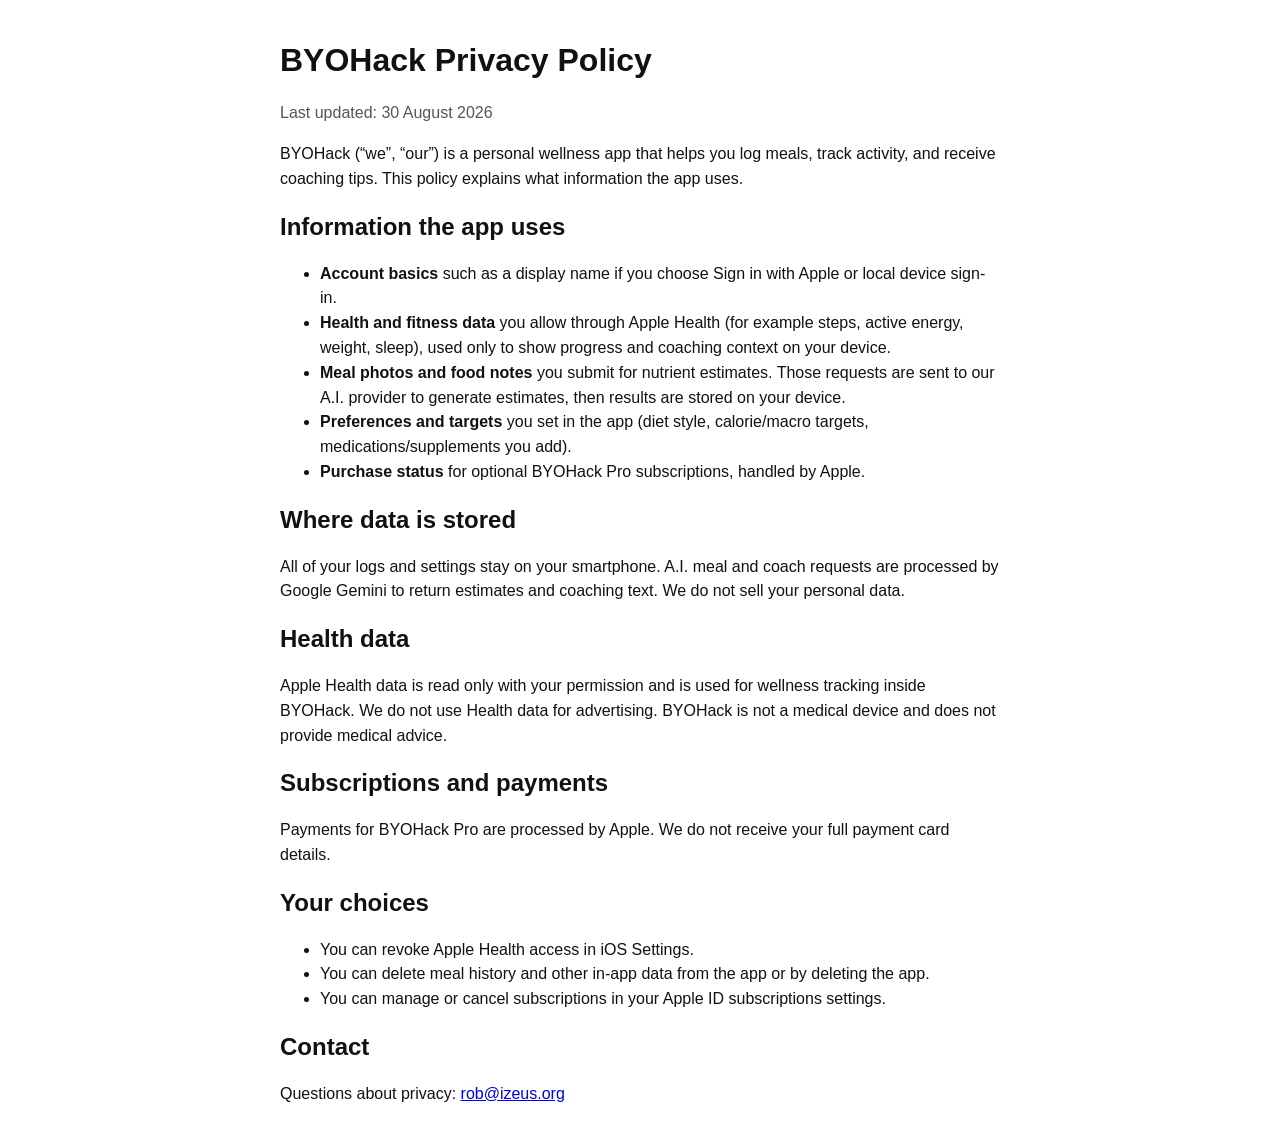
==== privacy.html @ 5e07be6f "Publish BYOHack privacy, support and terms pages on byohack.izeus.org Co-authored-by: Cursor <cursor" ====
<!DOCTYPE html>
<html lang="en">
<head>
  <meta charset="utf-8" />
  <meta name="viewport" content="width=device-width, initial-scale=1" />
  <title>BYOHack Privacy Policy</title>
  <style>
    body { font-family: -apple-system, BlinkMacSystemFont, "Segoe UI", sans-serif; max-width: 720px; margin: 40px auto; padding: 0 20px; line-height: 1.55; color: #111; }
    h1, h2 { line-height: 1.25; }
    .muted { color: #555; }
  </style>
</head>
<body>
  <h1>BYOHack Privacy Policy</h1>
  <p class="muted">Last updated: 30 August 2026</p>
  <p>BYOHack (“we”, “our”) is a personal wellness app that helps you log meals, track activity, and receive coaching tips. This policy explains what information the app uses.</p>

  <h2>Information the app uses</h2>
  <ul>
    <li><strong>Account basics</strong> such as a display name if you choose Sign in with Apple or local device sign-in.</li>
    <li><strong>Health and fitness data</strong> you allow through Apple Health (for example steps, active energy, weight, sleep), used only to show progress and coaching context on your device.</li>
    <li><strong>Meal photos and food notes</strong> you submit for nutrient estimates. Those requests are sent to our A.I. provider to generate estimates, then results are stored on your device.</li>
    <li><strong>Preferences and targets</strong> you set in the app (diet style, calorie/macro targets, medications/supplements you add).</li>
    <li><strong>Purchase status</strong> for optional BYOHack Pro subscriptions, handled by Apple.</li>
  </ul>

  <h2>Where data is stored</h2>
  <p>All of your logs and settings stay on your smartphone. A.I. meal and coach requests are processed by Google Gemini to return estimates and coaching text. We do not sell your personal data.</p>

  <h2>Health data</h2>
  <p>Apple Health data is read only with your permission and is used for wellness tracking inside BYOHack. We do not use Health data for advertising. BYOHack is not a medical device and does not provide medical advice.</p>

  <h2>Subscriptions and payments</h2>
  <p>Payments for BYOHack Pro are processed by Apple. We do not receive your full payment card details.</p>

  <h2>Your choices</h2>
  <ul>
    <li>You can revoke Apple Health access in iOS Settings.</li>
    <li>You can delete meal history and other in-app data from the app or by deleting the app.</li>
    <li>You can manage or cancel subscriptions in your Apple ID subscriptions settings.</li>
  </ul>

  <h2>Contact</h2>
  <p>Questions about privacy: <a href="mailto:rob@izeus.org">rob@izeus.org</a></p>
</body>
</html>
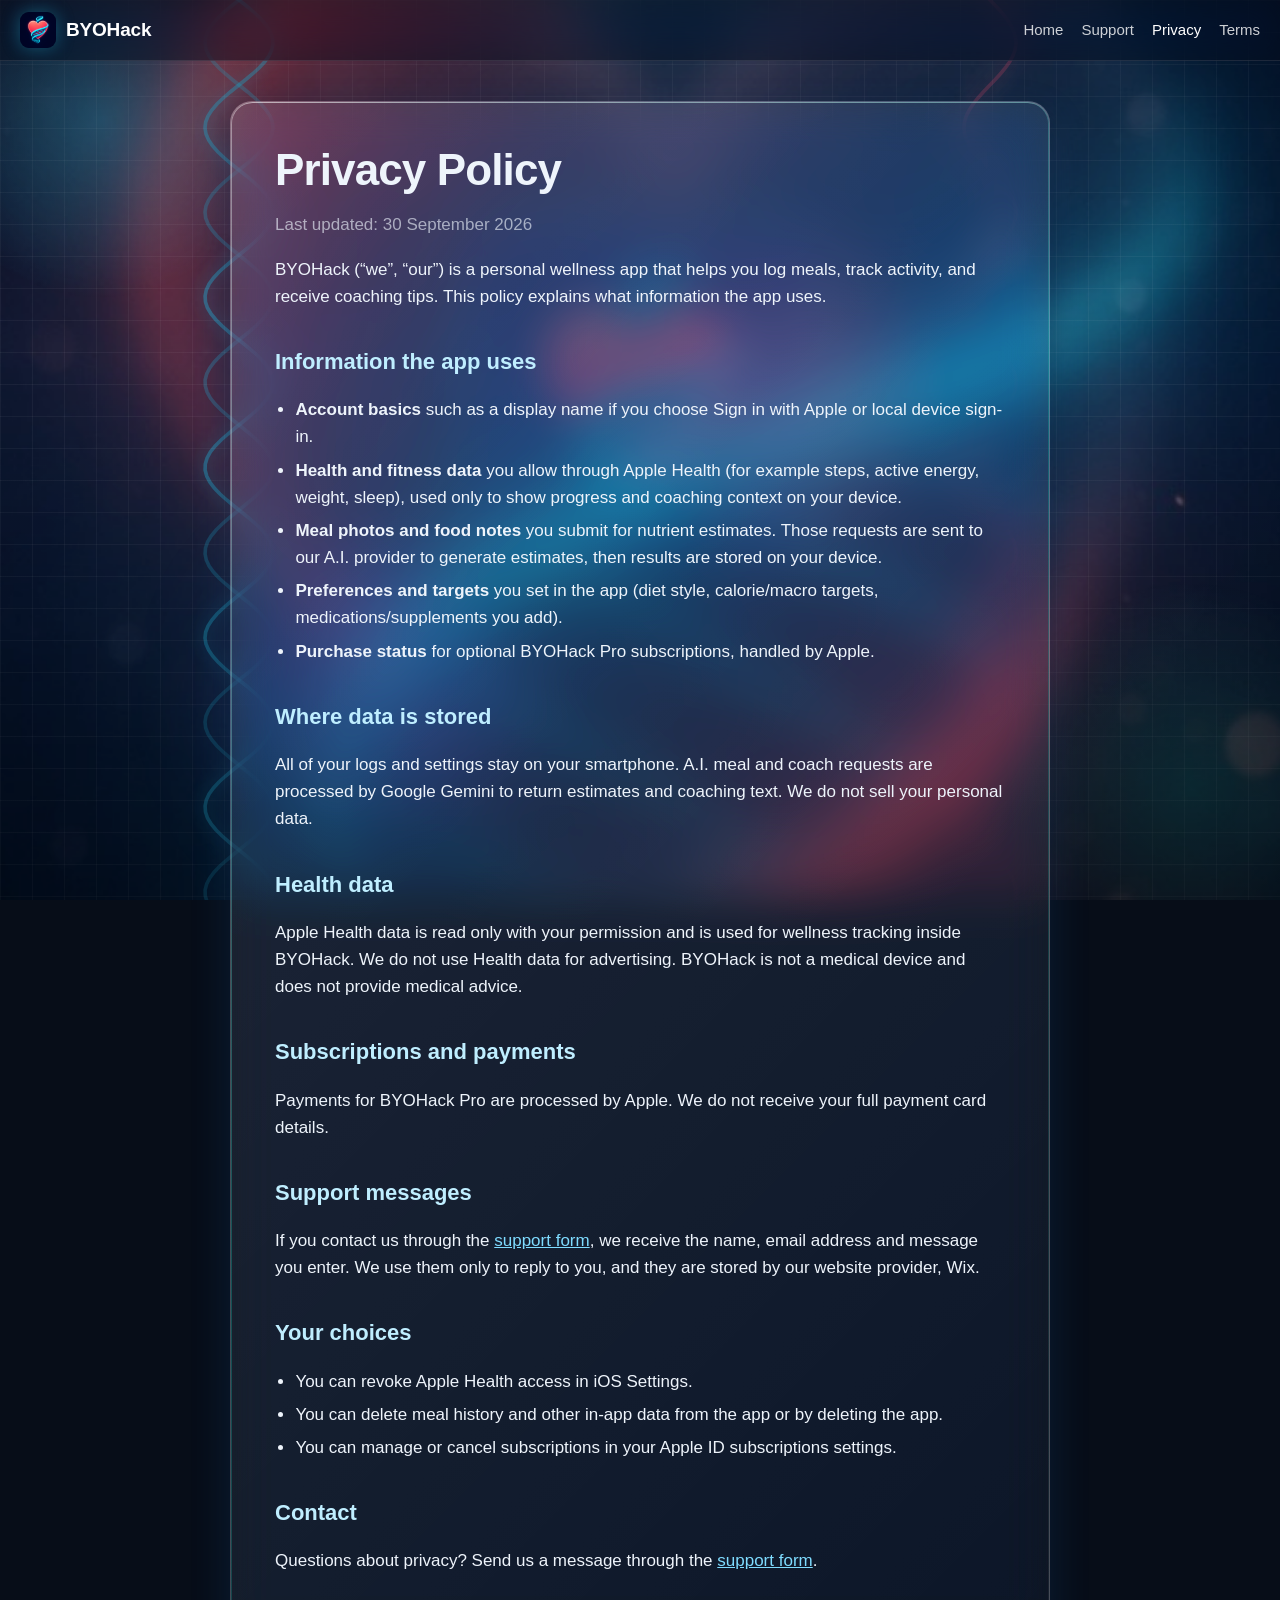
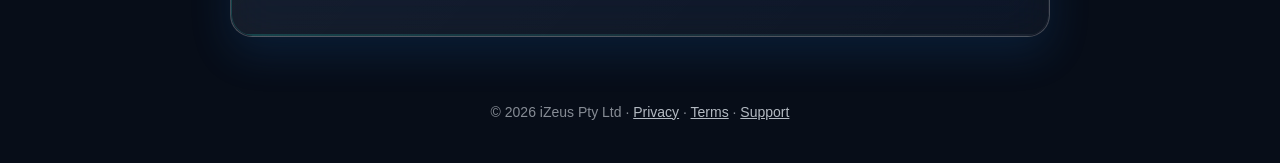
==== commit 0059a632: "Redesign site with app background, glass cards and favicon; add reusable iZeus support form Support " ====
--- a/privacy.html
+++ b/privacy.html
@@ -1,46 +1,69 @@
 <!DOCTYPE html>
 <html lang="en">
 <head>
-  <meta charset="utf-8" />
-  <meta name="viewport" content="width=device-width, initial-scale=1" />
-  <title>BYOHack Privacy Policy</title>
-  <style>
-    body { font-family: -apple-system, BlinkMacSystemFont, "Segoe UI", sans-serif; max-width: 720px; margin: 40px auto; padding: 0 20px; line-height: 1.55; color: #111; }
-    h1, h2 { line-height: 1.25; }
-    .muted { color: #555; }
-  </style>
+<meta charset="utf-8">
+<meta name="viewport" content="width=device-width, initial-scale=1, viewport-fit=cover">
+<title>BYOHack Privacy Policy</title>
+<meta name="description" content="How the BYOHack iPhone app handles your information.">
+<meta name="theme-color" content="#070d18">
+<meta property="og:title" content="BYOHack Privacy Policy">
+<meta property="og:description" content="How the BYOHack iPhone app handles your information.">
+<meta property="og:image" content="https://byohack.izeus.org/assets/icon-512.png">
+<link rel="icon" type="image/png" sizes="32x32" href="assets/icon-32.png">
+<link rel="icon" type="image/png" sizes="512x512" href="assets/icon-512.png">
+<link rel="apple-touch-icon" href="assets/icon-180.png">
+<link rel="stylesheet" href="assets/style.css?v=munq0ldx">
 </head>
 <body>
-  <h1>BYOHack Privacy Policy</h1>
-  <p class="muted">Last updated: 30 August 2026</p>
-  <p>BYOHack (“we”, “our”) is a personal wellness app that helps you log meals, track activity, and receive coaching tips. This policy explains what information the app uses.</p>
+<div class="bg" aria-hidden="true">
+  <div class="bg-art"></div>
+  <img class="bg-mark" src="assets/icon-512.png" alt="">
+  <div class="orb o1"></div><div class="orb o2"></div><div class="orb o3"></div><div class="orb o4"></div>
+  <svg class="helix h1" viewBox="0 0 120 3400" preserveAspectRatio="none"><path class="a" d="M60.0 0L67.5 6L74.6 12L81.0 18L86.4 24L90.4 30L93.0 36L94.0 42L93.3 48L91.0 54L87.1 60L82.0 66L75.7 72L68.7 78L61.3 84L53.8 90L46.6 96L40.0 102L34.5 108L30.1 114L27.3 120L26.1 126L26.5 132L28.5 138L32.1 144L37.1 150L43.2 156L50.1 162L57.5 168L65.0 174L72.3 180L79.0 186L84.7 192L89.2 198L92.3 204L93.9 210L93.7 216L91.9 222L88.6 228L83.8 234L77.9 240L71.1 246L63.8 252L56.2 258L48.9 264L42.1 270L36.2 276L31.4 282L28.1 288L26.3 294L26.1 300L27.7 306L30.8 312L35.3 318L41.0 324L47.7 330L55.0 336L62.5 342L69.9 348L76.8 354L82.9 360L87.9 366L91.5 372L93.5 378L93.9 384L92.7 390L89.9 396L85.5 402L80.0 408L73.4 414L66.2 420L58.7 426L51.3 432L44.3 438L38.0 444L32.9 450L29.0 456L26.7 462L26.0 468L27.0 474L29.6 480L33.6 486L39.0 492L45.4 498L52.5 504L60.0 510L67.5 516L74.6 522L81.0 528L86.4 534L90.4 540L93.0 546L94.0 552L93.3 558L91.0 564L87.1 570L82.0 576L75.7 582L68.7 588L61.3 594L53.8 600L46.6 606L40.0 612L34.5 618L30.1 624L27.3 630L26.1 636L26.5 642L28.5 648L32.1 654L37.1 660L43.2 666L50.1 672L57.5 678L65.0 684L72.3 690L79.0 696L84.7 702L89.2 708L92.3 714L93.9 720L93.7 726L91.9 732L88.6 738L83.8 744L77.9 750L71.1 756L63.8 762L56.2 768L48.9 774L42.1 780L36.2 786L31.4 792L28.1 798L26.3 804L26.1 810L27.7 816L30.8 822L35.3 828L41.0 834L47.7 840L55.0 846L62.5 852L69.9 858L76.8 864L82.9 870L87.9 876L91.5 882L93.5 888L93.9 894L92.7 900L89.9 906L85.5 912L80.0 918L73.4 924L66.2 930L58.7 936L51.3 942L44.3 948L38.0 954L32.9 960L29.0 966L26.7 972L26.0 978L27.0 984L29.6 990L33.6 996L39.0 1002L45.4 1008L52.5 1014L60.0 1020L67.5 1026L74.6 1032L81.0 1038L86.4 1044L90.4 1050L93.0 1056L94.0 1062L93.3 1068L91.0 1074L87.1 1080L82.0 1086L75.7 1092L68.7 1098L61.3 1104L53.8 1110L46.6 1116L40.0 1122L34.5 1128L30.1 1134L27.3 1140L26.1 1146L26.5 1152L28.5 1158L32.1 1164L37.1 1170L43.2 1176L50.1 1182L57.5 1188L65.0 1194L72.3 1200L79.0 1206L84.7 1212L89.2 1218L92.3 1224L93.9 1230L93.7 1236L91.9 1242L88.6 1248L83.8 1254L77.9 1260L71.1 1266L63.8 1272L56.2 1278L48.9 1284L42.1 1290L36.2 1296L31.4 1302L28.1 1308L26.3 1314L26.1 1320L27.7 1326L30.8 1332L35.3 1338L41.0 1344L47.7 1350L55.0 1356L62.5 1362L69.9 1368L76.8 1374L82.9 1380L87.9 1386L91.5 1392L93.5 1398L93.9 1404L92.7 1410L89.9 1416L85.5 1422L80.0 1428L73.4 1434L66.2 1440L58.7 1446L51.3 1452L44.3 1458L38.0 1464L32.9 1470L29.0 1476L26.7 1482L26.0 1488L27.0 1494L29.6 1500L33.6 1506L39.0 1512L45.4 1518L52.5 1524L60.0 1530L67.5 1536L74.6 1542L81.0 1548L86.4 1554L90.4 1560L93.0 1566L94.0 1572L93.3 1578L91.0 1584L87.1 1590L82.0 1596L75.7 1602L68.7 1608L61.3 1614L53.8 1620L46.6 1626L40.0 1632L34.5 1638L30.1 1644L27.3 1650L26.1 1656L26.5 1662L28.5 1668L32.1 1674L37.1 1680L43.2 1686L50.1 1692L57.5 1698L65.0 1704L72.3 1710L79.0 1716L84.7 1722L89.2 1728L92.3 1734L93.9 1740L93.7 1746L91.9 1752L88.6 1758L83.8 1764L77.9 1770L71.1 1776L63.8 1782L56.2 1788L48.9 1794L42.1 1800L36.2 1806L31.4 1812L28.1 1818L26.3 1824L26.1 1830L27.7 1836L30.8 1842L35.3 1848L41.0 1854L47.7 1860L55.0 1866L62.5 1872L69.9 1878L76.8 1884L82.9 1890L87.9 1896L91.5 1902L93.5 1908L93.9 1914L92.7 1920L89.9 1926L85.5 1932L80.0 1938L73.4 1944L66.2 1950L58.7 1956L51.3 1962L44.3 1968L38.0 1974L32.9 1980L29.0 1986L26.7 1992L26.0 1998L27.0 2004L29.6 2010L33.6 2016L39.0 2022L45.4 2028L52.5 2034L60.0 2040L67.5 2046L74.6 2052L81.0 2058L86.4 2064L90.4 2070L93.0 2076L94.0 2082L93.3 2088L91.0 2094L87.1 2100L82.0 2106L75.7 2112L68.7 2118L61.3 2124L53.8 2130L46.6 2136L40.0 2142L34.5 2148L30.1 2154L27.3 2160L26.1 2166L26.5 2172L28.5 2178L32.1 2184L37.1 2190L43.2 2196L50.1 2202L57.5 2208L65.0 2214L72.3 2220L79.0 2226L84.7 2232L89.2 2238L92.3 2244L93.9 2250L93.7 2256L91.9 2262L88.6 2268L83.8 2274L77.9 2280L71.1 2286L63.8 2292L56.2 2298L48.9 2304L42.1 2310L36.2 2316L31.4 2322L28.1 2328L26.3 2334L26.1 2340L27.7 2346L30.8 2352L35.3 2358L41.0 2364L47.7 2370L55.0 2376L62.5 2382L69.9 2388L76.8 2394L82.9 2400L87.9 2406L91.5 2412L93.5 2418L93.9 2424L92.7 2430L89.9 2436L85.5 2442L80.0 2448L73.4 2454L66.2 2460L58.7 2466L51.3 2472L44.3 2478L38.0 2484L32.9 2490L29.0 2496L26.7 2502L26.0 2508L27.0 2514L29.6 2520L33.6 2526L39.0 2532L45.4 2538L52.5 2544L60.0 2550L67.5 2556L74.6 2562L81.0 2568L86.4 2574L90.4 2580L93.0 2586L94.0 2592L93.3 2598L91.0 2604L87.1 2610L82.0 2616L75.7 2622L68.7 2628L61.3 2634L53.8 2640L46.6 2646L40.0 2652L34.5 2658L30.1 2664L27.3 2670L26.1 2676L26.5 2682L28.5 2688L32.1 2694L37.1 2700L43.2 2706L50.1 2712L57.5 2718L65.0 2724L72.3 2730L79.0 2736L84.7 2742L89.2 2748L92.3 2754L93.9 2760L93.7 2766L91.9 2772L88.6 2778L83.8 2784L77.9 2790L71.1 2796L63.8 2802L56.2 2808L48.9 2814L42.1 2820L36.2 2826L31.4 2832L28.1 2838L26.3 2844L26.1 2850L27.7 2856L30.8 2862L35.3 2868L41.0 2874L47.7 2880L55.0 2886L62.5 2892L69.9 2898L76.8 2904L82.9 2910L87.9 2916L91.5 2922L93.5 2928L93.9 2934L92.7 2940L89.9 2946L85.5 2952L80.0 2958L73.4 2964L66.2 2970L58.7 2976L51.3 2982L44.3 2988L38.0 2994L32.9 3000L29.0 3006L26.7 3012L26.0 3018L27.0 3024L29.6 3030L33.6 3036L39.0 3042L45.4 3048L52.5 3054L60.0 3060L67.5 3066L74.6 3072L81.0 3078L86.4 3084L90.4 3090L93.0 3096L94.0 3102L93.3 3108L91.0 3114L87.1 3120L82.0 3126L75.7 3132L68.7 3138L61.3 3144L53.8 3150L46.6 3156L40.0 3162L34.5 3168L30.1 3174L27.3 3180L26.1 3186L26.5 3192L28.5 3198L32.1 3204L37.1 3210L43.2 3216L50.1 3222L57.5 3228L65.0 3234L72.3 3240L79.0 3246L84.7 3252L89.2 3258L92.3 3264L93.9 3270L93.7 3276L91.9 3282L88.6 3288L83.8 3294L77.9 3300L71.1 3306L63.8 3312L56.2 3318L48.9 3324L42.1 3330L36.2 3336L31.4 3342L28.1 3348L26.3 3354L26.1 3360L27.7 3366L30.8 3372L35.3 3378L41.0 3384L47.7 3390L55.0 3396"/><path class="b" d="M60.0 0L52.5 6L45.4 12L39.0 18L33.6 24L29.6 30L27.0 36L26.0 42L26.7 48L29.0 54L32.9 60L38.0 66L44.3 72L51.3 78L58.7 84L66.2 90L73.4 96L80.0 102L85.5 108L89.9 114L92.7 120L93.9 126L93.5 132L91.5 138L87.9 144L82.9 150L76.8 156L69.9 162L62.5 168L55.0 174L47.7 180L41.0 186L35.3 192L30.8 198L27.7 204L26.1 210L26.3 216L28.1 222L31.4 228L36.2 234L42.1 240L48.9 246L56.2 252L63.8 258L71.1 264L77.9 270L83.8 276L88.6 282L91.9 288L93.7 294L93.9 300L92.3 306L89.2 312L84.7 318L79.0 324L72.3 330L65.0 336L57.5 342L50.1 348L43.2 354L37.1 360L32.1 366L28.5 372L26.5 378L26.1 384L27.3 390L30.1 396L34.5 402L40.0 408L46.6 414L53.8 420L61.3 426L68.7 432L75.7 438L82.0 444L87.1 450L91.0 456L93.3 462L94.0 468L93.0 474L90.4 480L86.4 486L81.0 492L74.6 498L67.5 504L60.0 510L52.5 516L45.4 522L39.0 528L33.6 534L29.6 540L27.0 546L26.0 552L26.7 558L29.0 564L32.9 570L38.0 576L44.3 582L51.3 588L58.7 594L66.2 600L73.4 606L80.0 612L85.5 618L89.9 624L92.7 630L93.9 636L93.5 642L91.5 648L87.9 654L82.9 660L76.8 666L69.9 672L62.5 678L55.0 684L47.7 690L41.0 696L35.3 702L30.8 708L27.7 714L26.1 720L26.3 726L28.1 732L31.4 738L36.2 744L42.1 750L48.9 756L56.2 762L63.8 768L71.1 774L77.9 780L83.8 786L88.6 792L91.9 798L93.7 804L93.9 810L92.3 816L89.2 822L84.7 828L79.0 834L72.3 840L65.0 846L57.5 852L50.1 858L43.2 864L37.1 870L32.1 876L28.5 882L26.5 888L26.1 894L27.3 900L30.1 906L34.5 912L40.0 918L46.6 924L53.8 930L61.3 936L68.7 942L75.7 948L82.0 954L87.1 960L91.0 966L93.3 972L94.0 978L93.0 984L90.4 990L86.4 996L81.0 1002L74.6 1008L67.5 1014L60.0 1020L52.5 1026L45.4 1032L39.0 1038L33.6 1044L29.6 1050L27.0 1056L26.0 1062L26.7 1068L29.0 1074L32.9 1080L38.0 1086L44.3 1092L51.3 1098L58.7 1104L66.2 1110L73.4 1116L80.0 1122L85.5 1128L89.9 1134L92.7 1140L93.9 1146L93.5 1152L91.5 1158L87.9 1164L82.9 1170L76.8 1176L69.9 1182L62.5 1188L55.0 1194L47.7 1200L41.0 1206L35.3 1212L30.8 1218L27.7 1224L26.1 1230L26.3 1236L28.1 1242L31.4 1248L36.2 1254L42.1 1260L48.9 1266L56.2 1272L63.8 1278L71.1 1284L77.9 1290L83.8 1296L88.6 1302L91.9 1308L93.7 1314L93.9 1320L92.3 1326L89.2 1332L84.7 1338L79.0 1344L72.3 1350L65.0 1356L57.5 1362L50.1 1368L43.2 1374L37.1 1380L32.1 1386L28.5 1392L26.5 1398L26.1 1404L27.3 1410L30.1 1416L34.5 1422L40.0 1428L46.6 1434L53.8 1440L61.3 1446L68.7 1452L75.7 1458L82.0 1464L87.1 1470L91.0 1476L93.3 1482L94.0 1488L93.0 1494L90.4 1500L86.4 1506L81.0 1512L74.6 1518L67.5 1524L60.0 1530L52.5 1536L45.4 1542L39.0 1548L33.6 1554L29.6 1560L27.0 1566L26.0 1572L26.7 1578L29.0 1584L32.9 1590L38.0 1596L44.3 1602L51.3 1608L58.7 1614L66.2 1620L73.4 1626L80.0 1632L85.5 1638L89.9 1644L92.7 1650L93.9 1656L93.5 1662L91.5 1668L87.9 1674L82.9 1680L76.8 1686L69.9 1692L62.5 1698L55.0 1704L47.7 1710L41.0 1716L35.3 1722L30.8 1728L27.7 1734L26.1 1740L26.3 1746L28.1 1752L31.4 1758L36.2 1764L42.1 1770L48.9 1776L56.2 1782L63.8 1788L71.1 1794L77.9 1800L83.8 1806L88.6 1812L91.9 1818L93.7 1824L93.9 1830L92.3 1836L89.2 1842L84.7 1848L79.0 1854L72.3 1860L65.0 1866L57.5 1872L50.1 1878L43.2 1884L37.1 1890L32.1 1896L28.5 1902L26.5 1908L26.1 1914L27.3 1920L30.1 1926L34.5 1932L40.0 1938L46.6 1944L53.8 1950L61.3 1956L68.7 1962L75.7 1968L82.0 1974L87.1 1980L91.0 1986L93.3 1992L94.0 1998L93.0 2004L90.4 2010L86.4 2016L81.0 2022L74.6 2028L67.5 2034L60.0 2040L52.5 2046L45.4 2052L39.0 2058L33.6 2064L29.6 2070L27.0 2076L26.0 2082L26.7 2088L29.0 2094L32.9 2100L38.0 2106L44.3 2112L51.3 2118L58.7 2124L66.2 2130L73.4 2136L80.0 2142L85.5 2148L89.9 2154L92.7 2160L93.9 2166L93.5 2172L91.5 2178L87.9 2184L82.9 2190L76.8 2196L69.9 2202L62.5 2208L55.0 2214L47.7 2220L41.0 2226L35.3 2232L30.8 2238L27.7 2244L26.1 2250L26.3 2256L28.1 2262L31.4 2268L36.2 2274L42.1 2280L48.9 2286L56.2 2292L63.8 2298L71.1 2304L77.9 2310L83.8 2316L88.6 2322L91.9 2328L93.7 2334L93.9 2340L92.3 2346L89.2 2352L84.7 2358L79.0 2364L72.3 2370L65.0 2376L57.5 2382L50.1 2388L43.2 2394L37.1 2400L32.1 2406L28.5 2412L26.5 2418L26.1 2424L27.3 2430L30.1 2436L34.5 2442L40.0 2448L46.6 2454L53.8 2460L61.3 2466L68.7 2472L75.7 2478L82.0 2484L87.1 2490L91.0 2496L93.3 2502L94.0 2508L93.0 2514L90.4 2520L86.4 2526L81.0 2532L74.6 2538L67.5 2544L60.0 2550L52.5 2556L45.4 2562L39.0 2568L33.6 2574L29.6 2580L27.0 2586L26.0 2592L26.7 2598L29.0 2604L32.9 2610L38.0 2616L44.3 2622L51.3 2628L58.7 2634L66.2 2640L73.4 2646L80.0 2652L85.5 2658L89.9 2664L92.7 2670L93.9 2676L93.5 2682L91.5 2688L87.9 2694L82.9 2700L76.8 2706L69.9 2712L62.5 2718L55.0 2724L47.7 2730L41.0 2736L35.3 2742L30.8 2748L27.7 2754L26.1 2760L26.3 2766L28.1 2772L31.4 2778L36.2 2784L42.1 2790L48.9 2796L56.2 2802L63.8 2808L71.1 2814L77.9 2820L83.8 2826L88.6 2832L91.9 2838L93.7 2844L93.9 2850L92.3 2856L89.2 2862L84.7 2868L79.0 2874L72.3 2880L65.0 2886L57.5 2892L50.1 2898L43.2 2904L37.1 2910L32.1 2916L28.5 2922L26.5 2928L26.1 2934L27.3 2940L30.1 2946L34.5 2952L40.0 2958L46.6 2964L53.8 2970L61.3 2976L68.7 2982L75.7 2988L82.0 2994L87.1 3000L91.0 3006L93.3 3012L94.0 3018L93.0 3024L90.4 3030L86.4 3036L81.0 3042L74.6 3048L67.5 3054L60.0 3060L52.5 3066L45.4 3072L39.0 3078L33.6 3084L29.6 3090L27.0 3096L26.0 3102L26.7 3108L29.0 3114L32.9 3120L38.0 3126L44.3 3132L51.3 3138L58.7 3144L66.2 3150L73.4 3156L80.0 3162L85.5 3168L89.9 3174L92.7 3180L93.9 3186L93.5 3192L91.5 3198L87.9 3204L82.9 3210L76.8 3216L69.9 3222L62.5 3228L55.0 3234L47.7 3240L41.0 3246L35.3 3252L30.8 3258L27.7 3264L26.1 3270L26.3 3276L28.1 3282L31.4 3288L36.2 3294L42.1 3300L48.9 3306L56.2 3312L63.8 3318L71.1 3324L77.9 3330L83.8 3336L88.6 3342L91.9 3348L93.7 3354L93.9 3360L92.3 3366L89.2 3372L84.7 3378L79.0 3384L72.3 3390L65.0 3396"/></svg>
+  <svg class="helix h2" viewBox="0 0 120 3400" preserveAspectRatio="none"><path class="a" d="M60.0 0L65.7 6L71.2 12L76.0 18L80.2 24L83.3 30L85.3 36L86.0 42L85.5 48L83.7 54L80.7 60L76.8 66L72.0 72L66.7 78L61.0 84L55.2 90L49.7 96L44.7 102L40.5 108L37.2 114L35.0 120L34.0 126L34.4 132L35.9 138L38.7 144L42.5 150L47.1 156L52.4 162L58.1 168L63.8 174L69.4 180L74.5 186L78.9 192L82.4 198L84.7 204L85.9 210L85.8 216L84.4 222L81.8 228L78.2 234L73.7 240L68.5 246L62.9 252L57.1 258L51.5 264L46.3 270L41.8 276L38.2 282L35.6 288L34.2 294L34.1 300L35.3 306L37.6 312L41.1 318L45.5 324L50.6 330L56.2 336L61.9 342L67.6 348L72.9 354L77.5 360L81.3 366L84.1 372L85.6 378L86.0 384L85.0 390L82.8 396L79.5 402L75.3 408L70.3 414L64.8 420L59.0 426L53.3 432L48.0 438L43.2 444L39.3 450L36.3 456L34.5 462L34.0 468L34.7 474L36.7 480L39.8 486L44.0 492L48.8 498L54.3 504L60.0 510L65.7 516L71.2 522L76.0 528L80.2 534L83.3 540L85.3 546L86.0 552L85.5 558L83.7 564L80.7 570L76.8 576L72.0 582L66.7 588L61.0 594L55.2 600L49.7 606L44.7 612L40.5 618L37.2 624L35.0 630L34.0 636L34.4 642L35.9 648L38.7 654L42.5 660L47.1 666L52.4 672L58.1 678L63.8 684L69.4 690L74.5 696L78.9 702L82.4 708L84.7 714L85.9 720L85.8 726L84.4 732L81.8 738L78.2 744L73.7 750L68.5 756L62.9 762L57.1 768L51.5 774L46.3 780L41.8 786L38.2 792L35.6 798L34.2 804L34.1 810L35.3 816L37.6 822L41.1 828L45.5 834L50.6 840L56.2 846L61.9 852L67.6 858L72.9 864L77.5 870L81.3 876L84.1 882L85.6 888L86.0 894L85.0 900L82.8 906L79.5 912L75.3 918L70.3 924L64.8 930L59.0 936L53.3 942L48.0 948L43.2 954L39.3 960L36.3 966L34.5 972L34.0 978L34.7 984L36.7 990L39.8 996L44.0 1002L48.8 1008L54.3 1014L60.0 1020L65.7 1026L71.2 1032L76.0 1038L80.2 1044L83.3 1050L85.3 1056L86.0 1062L85.5 1068L83.7 1074L80.7 1080L76.8 1086L72.0 1092L66.7 1098L61.0 1104L55.2 1110L49.7 1116L44.7 1122L40.5 1128L37.2 1134L35.0 1140L34.0 1146L34.4 1152L35.9 1158L38.7 1164L42.5 1170L47.1 1176L52.4 1182L58.1 1188L63.8 1194L69.4 1200L74.5 1206L78.9 1212L82.4 1218L84.7 1224L85.9 1230L85.8 1236L84.4 1242L81.8 1248L78.2 1254L73.7 1260L68.5 1266L62.9 1272L57.1 1278L51.5 1284L46.3 1290L41.8 1296L38.2 1302L35.6 1308L34.2 1314L34.1 1320L35.3 1326L37.6 1332L41.1 1338L45.5 1344L50.6 1350L56.2 1356L61.9 1362L67.6 1368L72.9 1374L77.5 1380L81.3 1386L84.1 1392L85.6 1398L86.0 1404L85.0 1410L82.8 1416L79.5 1422L75.3 1428L70.3 1434L64.8 1440L59.0 1446L53.3 1452L48.0 1458L43.2 1464L39.3 1470L36.3 1476L34.5 1482L34.0 1488L34.7 1494L36.7 1500L39.8 1506L44.0 1512L48.8 1518L54.3 1524L60.0 1530L65.7 1536L71.2 1542L76.0 1548L80.2 1554L83.3 1560L85.3 1566L86.0 1572L85.5 1578L83.7 1584L80.7 1590L76.8 1596L72.0 1602L66.7 1608L61.0 1614L55.2 1620L49.7 1626L44.7 1632L40.5 1638L37.2 1644L35.0 1650L34.0 1656L34.4 1662L35.9 1668L38.7 1674L42.5 1680L47.1 1686L52.4 1692L58.1 1698L63.8 1704L69.4 1710L74.5 1716L78.9 1722L82.4 1728L84.7 1734L85.9 1740L85.8 1746L84.4 1752L81.8 1758L78.2 1764L73.7 1770L68.5 1776L62.9 1782L57.1 1788L51.5 1794L46.3 1800L41.8 1806L38.2 1812L35.6 1818L34.2 1824L34.1 1830L35.3 1836L37.6 1842L41.1 1848L45.5 1854L50.6 1860L56.2 1866L61.9 1872L67.6 1878L72.9 1884L77.5 1890L81.3 1896L84.1 1902L85.6 1908L86.0 1914L85.0 1920L82.8 1926L79.5 1932L75.3 1938L70.3 1944L64.8 1950L59.0 1956L53.3 1962L48.0 1968L43.2 1974L39.3 1980L36.3 1986L34.5 1992L34.0 1998L34.7 2004L36.7 2010L39.8 2016L44.0 2022L48.8 2028L54.3 2034L60.0 2040L65.7 2046L71.2 2052L76.0 2058L80.2 2064L83.3 2070L85.3 2076L86.0 2082L85.5 2088L83.7 2094L80.7 2100L76.8 2106L72.0 2112L66.7 2118L61.0 2124L55.2 2130L49.7 2136L44.7 2142L40.5 2148L37.2 2154L35.0 2160L34.0 2166L34.4 2172L35.9 2178L38.7 2184L42.5 2190L47.1 2196L52.4 2202L58.1 2208L63.8 2214L69.4 2220L74.5 2226L78.9 2232L82.4 2238L84.7 2244L85.9 2250L85.8 2256L84.4 2262L81.8 2268L78.2 2274L73.7 2280L68.5 2286L62.9 2292L57.1 2298L51.5 2304L46.3 2310L41.8 2316L38.2 2322L35.6 2328L34.2 2334L34.1 2340L35.3 2346L37.6 2352L41.1 2358L45.5 2364L50.6 2370L56.2 2376L61.9 2382L67.6 2388L72.9 2394L77.5 2400L81.3 2406L84.1 2412L85.6 2418L86.0 2424L85.0 2430L82.8 2436L79.5 2442L75.3 2448L70.3 2454L64.8 2460L59.0 2466L53.3 2472L48.0 2478L43.2 2484L39.3 2490L36.3 2496L34.5 2502L34.0 2508L34.7 2514L36.7 2520L39.8 2526L44.0 2532L48.8 2538L54.3 2544L60.0 2550L65.7 2556L71.2 2562L76.0 2568L80.2 2574L83.3 2580L85.3 2586L86.0 2592L85.5 2598L83.7 2604L80.7 2610L76.8 2616L72.0 2622L66.7 2628L61.0 2634L55.2 2640L49.7 2646L44.7 2652L40.5 2658L37.2 2664L35.0 2670L34.0 2676L34.4 2682L35.9 2688L38.7 2694L42.5 2700L47.1 2706L52.4 2712L58.1 2718L63.8 2724L69.4 2730L74.5 2736L78.9 2742L82.4 2748L84.7 2754L85.9 2760L85.8 2766L84.4 2772L81.8 2778L78.2 2784L73.7 2790L68.5 2796L62.9 2802L57.1 2808L51.5 2814L46.3 2820L41.8 2826L38.2 2832L35.6 2838L34.2 2844L34.1 2850L35.3 2856L37.6 2862L41.1 2868L45.5 2874L50.6 2880L56.2 2886L61.9 2892L67.6 2898L72.9 2904L77.5 2910L81.3 2916L84.1 2922L85.6 2928L86.0 2934L85.0 2940L82.8 2946L79.5 2952L75.3 2958L70.3 2964L64.8 2970L59.0 2976L53.3 2982L48.0 2988L43.2 2994L39.3 3000L36.3 3006L34.5 3012L34.0 3018L34.7 3024L36.7 3030L39.8 3036L44.0 3042L48.8 3048L54.3 3054L60.0 3060L65.7 3066L71.2 3072L76.0 3078L80.2 3084L83.3 3090L85.3 3096L86.0 3102L85.5 3108L83.7 3114L80.7 3120L76.8 3126L72.0 3132L66.7 3138L61.0 3144L55.2 3150L49.7 3156L44.7 3162L40.5 3168L37.2 3174L35.0 3180L34.0 3186L34.4 3192L35.9 3198L38.7 3204L42.5 3210L47.1 3216L52.4 3222L58.1 3228L63.8 3234L69.4 3240L74.5 3246L78.9 3252L82.4 3258L84.7 3264L85.9 3270L85.8 3276L84.4 3282L81.8 3288L78.2 3294L73.7 3300L68.5 3306L62.9 3312L57.1 3318L51.5 3324L46.3 3330L41.8 3336L38.2 3342L35.6 3348L34.2 3354L34.1 3360L35.3 3366L37.6 3372L41.1 3378L45.5 3384L50.6 3390L56.2 3396"/></svg>
+  <div class="grid"></div>
+  <div class="mist"></div>
+</div>
+<header class="nav">
+  <a class="brand" href="index.html"><img src="assets/logo.png" alt="" width="36" height="36"><span>BYOHack</span></a>
+  <nav class="nav-links"><a href="index.html">Home</a><a href="support.html">Support</a><a href="privacy.html" aria-current="page">Privacy</a><a href="terms.html">Terms</a></nav>
+</header>
+<main class="wrap"><article class="doc glass">
+<h1>Privacy Policy</h1>
+<p class="muted">Last updated: 30 September 2026</p>
+<p>BYOHack (&ldquo;we&rdquo;, &ldquo;our&rdquo;) is a personal wellness app that helps you log meals, track activity, and receive coaching tips. This policy explains what information the app uses.</p>
 
-  <h2>Information the app uses</h2>
-  <ul>
-    <li><strong>Account basics</strong> such as a display name if you choose Sign in with Apple or local device sign-in.</li>
-    <li><strong>Health and fitness data</strong> you allow through Apple Health (for example steps, active energy, weight, sleep), used only to show progress and coaching context on your device.</li>
-    <li><strong>Meal photos and food notes</strong> you submit for nutrient estimates. Those requests are sent to our A.I. provider to generate estimates, then results are stored on your device.</li>
-    <li><strong>Preferences and targets</strong> you set in the app (diet style, calorie/macro targets, medications/supplements you add).</li>
-    <li><strong>Purchase status</strong> for optional BYOHack Pro subscriptions, handled by Apple.</li>
-  </ul>
+<h2>Information the app uses</h2>
+<ul>
+  <li><strong>Account basics</strong> such as a display name if you choose Sign in with Apple or local device sign-in.</li>
+  <li><strong>Health and fitness data</strong> you allow through Apple Health (for example steps, active energy, weight, sleep), used only to show progress and coaching context on your device.</li>
+  <li><strong>Meal photos and food notes</strong> you submit for nutrient estimates. Those requests are sent to our A.I. provider to generate estimates, then results are stored on your device.</li>
+  <li><strong>Preferences and targets</strong> you set in the app (diet style, calorie/macro targets, medications/supplements you add).</li>
+  <li><strong>Purchase status</strong> for optional BYOHack Pro subscriptions, handled by Apple.</li>
+</ul>
 
-  <h2>Where data is stored</h2>
-  <p>All of your logs and settings stay on your smartphone. A.I. meal and coach requests are processed by Google Gemini to return estimates and coaching text. We do not sell your personal data.</p>
+<h2>Where data is stored</h2>
+<p>All of your logs and settings stay on your smartphone. A.I. meal and coach requests are processed by Google Gemini to return estimates and coaching text. We do not sell your personal data.</p>
 
-  <h2>Health data</h2>
-  <p>Apple Health data is read only with your permission and is used for wellness tracking inside BYOHack. We do not use Health data for advertising. BYOHack is not a medical device and does not provide medical advice.</p>
+<h2>Health data</h2>
+<p>Apple Health data is read only with your permission and is used for wellness tracking inside BYOHack. We do not use Health data for advertising. BYOHack is not a medical device and does not provide medical advice.</p>
 
-  <h2>Subscriptions and payments</h2>
-  <p>Payments for BYOHack Pro are processed by Apple. We do not receive your full payment card details.</p>
+<h2>Subscriptions and payments</h2>
+<p>Payments for BYOHack Pro are processed by Apple. We do not receive your full payment card details.</p>
 
-  <h2>Your choices</h2>
-  <ul>
-    <li>You can revoke Apple Health access in iOS Settings.</li>
-    <li>You can delete meal history and other in-app data from the app or by deleting the app.</li>
-    <li>You can manage or cancel subscriptions in your Apple ID subscriptions settings.</li>
-  </ul>
+<h2>Support messages</h2>
+<p>If you contact us through the <a href="support.html#contact">support form</a>, we receive the name, email address and message you enter. We use them only to reply to you, and they are stored by our website provider, Wix.</p>
 
-  <h2>Contact</h2>
-  <p>Questions about privacy: <a href="mailto:rob@izeus.org">rob@izeus.org</a></p>
+<h2>Your choices</h2>
+<ul>
+  <li>You can revoke Apple Health access in iOS Settings.</li>
+  <li>You can delete meal history and other in-app data from the app or by deleting the app.</li>
+  <li>You can manage or cancel subscriptions in your Apple ID subscriptions settings.</li>
+</ul>
+
+<h2>Contact</h2>
+<p>Questions about privacy? Send us a message through the <a href="support.html#contact">support form</a>.</p>
+</article></main>
+<footer class="foot">&copy; 2026 iZeus Pty Ltd &middot; <a href="privacy.html">Privacy</a> &middot; <a href="terms.html">Terms</a> &middot; <a href="support.html">Support</a></footer>
 </body>
 </html>
--- a/assets/style.css
+++ b/assets/style.css
@@ -0,0 +1,79 @@
+*,*::before,*::after{box-sizing:border-box}
+html{scroll-behavior:smooth;color-scheme:dark}
+body{margin:0;min-height:100vh;background:#070d18;color:#eef4fb;font:17px/1.6 ui-rounded,"SF Pro Rounded",-apple-system,BlinkMacSystemFont,"Segoe UI",Roboto,sans-serif;-webkit-font-smoothing:antialiased;overflow-x:hidden}
+a{color:#7fdcff}
+a:hover{color:#b5ecff}
+img{display:block;max-width:100%}
+
+/* Ambient background: mirrors GlassBackground in the iOS app */
+.bg{position:fixed;inset:0;z-index:-1;overflow:hidden;background:linear-gradient(135deg,#0a1424,#0f0d24 50%,#081a1f)}
+.bg-art{position:absolute;inset:-8%;background:url(bg.jpg) center/cover no-repeat;opacity:.82;filter:blur(.5px);animation:drift 8s ease-in-out infinite;will-change:transform}
+.bg-mark{position:absolute;left:50%;top:44%;width:min(62vw,340px);margin:calc(min(62vw,340px) / -2) 0 0 calc(min(62vw,340px) / -2);opacity:.26;mix-blend-mode:screen;filter:drop-shadow(0 0 24px rgba(38,199,242,.45));animation:pulse 8s ease-in-out infinite}
+.orb{position:absolute;border-radius:50%;animation:float 8s ease-in-out infinite}
+.orb.o1{width:360px;height:360px;left:-80px;top:-60px;background:radial-gradient(circle,rgba(38,199,242,.36),transparent 70%)}
+.orb.o2{width:420px;height:420px;right:-120px;bottom:-100px;background:radial-gradient(circle,rgba(13,158,148,.28),transparent 70%);animation-delay:-3s}
+.orb.o3{width:260px;height:260px;left:52%;top:30%;background:rgba(224,71,107,.2);filter:blur(55px);animation-delay:-5s}
+.orb.o4{width:280px;height:280px;left:18%;top:62%;background:rgba(122,97,235,.18);filter:blur(50px);animation-delay:-1.5s}
+.helix{position:absolute;top:-340px;height:3400px;width:120px;animation:scroll 8s linear infinite}
+.helix path{fill:none;stroke-width:3.6;stroke-linecap:round}
+.helix.h1{left:14%}
+.helix.h1 .a{stroke:rgba(38,199,242,.4);filter:drop-shadow(0 0 8px rgba(38,199,242,.9))}
+.helix.h1 .b{stroke:rgba(38,199,242,.26)}
+.helix.h2{right:18%;animation-duration:10s}
+.helix.h2 .a{stroke:rgba(224,82,115,.3);filter:drop-shadow(0 0 8px rgba(224,82,115,.9))}
+.grid{position:absolute;inset:0;opacity:.7;background-image:linear-gradient(rgba(255,255,255,.07) 1px,transparent 1px),linear-gradient(90deg,rgba(255,255,255,.07) 1px,transparent 1px);background-size:32px 32px}
+.mist{position:absolute;inset:0;background:linear-gradient(180deg,rgba(0,0,0,.25),rgba(0,0,0,.05) 40%,rgba(0,0,0,.45))}
+@keyframes drift{0%,100%{transform:translate(12px,0) scale(1.02) rotate(0)}25%{transform:translate(0,16px) scale(1.04) rotate(1.5deg)}50%{transform:translate(-12px,0) scale(1.02) rotate(0)}75%{transform:translate(0,-16px) scale(1) rotate(-1.5deg)}}
+@keyframes pulse{0%,100%{transform:translateY(-36px) scale(.94);opacity:.2}50%{transform:translateY(-26px) scale(1.02);opacity:.3}}
+@keyframes float{0%,100%{transform:translate(0,0)}50%{transform:translate(18px,14px)}}
+@keyframes scroll{from{transform:translateY(0)}to{transform:translateY(170px)}}
+@media (prefers-reduced-motion:reduce){.bg-art,.bg-mark,.orb,.helix{animation:none!important}}
+
+/* Liquid glass */
+.glass{position:relative;background:linear-gradient(135deg,rgba(255,255,255,.12),rgba(255,255,255,.04));border:1px solid rgba(255,255,255,.22);border-radius:22px;box-shadow:0 16px 40px rgba(38,128,230,.18),0 12px 30px rgba(0,0,0,.35),inset 0 1px 0 rgba(255,255,255,.3);backdrop-filter:blur(22px) saturate(170%);-webkit-backdrop-filter:blur(22px) saturate(170%)}
+.glass::before{content:"";position:absolute;inset:0;border-radius:inherit;padding:1.2px;background:linear-gradient(135deg,rgba(255,255,255,.4),rgba(13,158,148,.4),rgba(255,255,255,.05));-webkit-mask:linear-gradient(#000 0 0) content-box,linear-gradient(#000 0 0);-webkit-mask-composite:xor;mask-composite:exclude;pointer-events:none}
+
+.nav{position:sticky;top:0;z-index:10;display:flex;align-items:center;justify-content:space-between;gap:16px;padding:12px max(20px,env(safe-area-inset-left));background:rgba(7,13,24,.5);backdrop-filter:blur(18px) saturate(160%);-webkit-backdrop-filter:blur(18px) saturate(160%);border-bottom:1px solid rgba(255,255,255,.1)}
+.brand{display:flex;align-items:center;gap:10px;color:#fff;text-decoration:none;font-weight:800;font-size:19px;letter-spacing:-.01em}
+.brand img{width:36px;height:36px;border-radius:9px;box-shadow:0 0 18px rgba(38,199,242,.35)}
+.nav-links{display:flex;gap:18px;font-size:15px}
+.nav-links a{color:rgba(255,255,255,.8);text-decoration:none}
+.nav-links a:hover,.nav-links a[aria-current]{color:#fff}
+
+.wrap{max-width:860px;margin:0 auto;padding:0 20px}
+.hero{text-align:center;padding:72px 0 36px}
+.hero img{width:120px;height:120px;margin:0 auto 22px;border-radius:28px;box-shadow:0 0 40px rgba(38,199,242,.35),0 0 60px rgba(224,71,107,.25)}
+.hero h1{font-size:clamp(44px,8vw,72px);line-height:1;margin:0 0 14px;font-weight:900;letter-spacing:-.03em;background:linear-gradient(90deg,#7fdcff,#fff 45%,#ff8fa3);-webkit-background-clip:text;background-clip:text;color:transparent}
+.lead{font-size:clamp(18px,2.4vw,22px);color:rgba(238,244,251,.86);max-width:32em;margin:0 auto}
+.cards{display:grid;grid-template-columns:repeat(3,1fr);gap:16px;padding:28px 0 64px}
+.card{display:block;padding:22px;color:inherit;text-decoration:none;transition:transform .15s ease}
+.card:hover{transform:translateY(-3px);color:inherit}
+.card h2{margin:0 0 6px;font-size:20px}
+.card p{margin:0;color:rgba(238,244,251,.75);font-size:15px}
+
+.doc{margin:40px auto 64px;padding:clamp(22px,4vw,44px)}
+.doc h1{font-size:clamp(32px,5vw,44px);line-height:1.1;margin:0 0 6px;letter-spacing:-.02em}
+.doc h2{font-size:22px;margin:34px 0 8px;color:#bfeeff}
+.doc ul{padding-left:1.2em}
+.doc li{margin:6px 0}
+.muted{color:rgba(238,244,251,.62)}
+.faq-q{font-weight:700;margin:18px 0 2px}
+.faq-a{margin:0;color:rgba(238,244,251,.82)}
+
+.contact{display:grid;gap:14px;margin:18px 0 8px}
+.contact label{display:grid;gap:6px;font-size:15px;font-weight:600}
+.contact input,.contact textarea{width:100%;padding:12px 14px;border-radius:14px;border:1px solid rgba(255,255,255,.22);background:rgba(255,255,255,.07);color:#fff;font:inherit;font-weight:400}
+.contact textarea{min-height:150px;resize:vertical}
+.contact input:focus,.contact textarea:focus{outline:none;border-color:#26c7f2;box-shadow:0 0 0 3px rgba(38,199,242,.25)}
+.hp{position:absolute;left:-9999px;width:1px;height:1px;overflow:hidden}
+.btn{justify-self:start;display:inline-flex;align-items:center;gap:8px;padding:11px 22px;border:1px solid rgba(255,255,255,.45);border-radius:999px;background:linear-gradient(135deg,#2680e6,#0d9e94);color:#fff;font:inherit;font-weight:700;font-size:16px;cursor:pointer;box-shadow:0 6px 18px rgba(13,158,148,.45);transition:transform .12s ease}
+.btn:active{transform:scale(.96)}
+.notice{padding:12px 16px;border-radius:14px;margin:16px 0}
+.notice.ok{background:rgba(13,158,148,.2);border:1px solid rgba(13,158,148,.55)}
+.notice.err{background:rgba(224,71,87,.18);border:1px solid rgba(224,71,87,.55)}
+[hidden]{display:none!important}
+
+.foot{text-align:center;padding:0 20px 40px;font-size:14px;color:rgba(238,244,251,.55)}
+.foot a{color:rgba(238,244,251,.75)}
+
+@media (max-width:720px){.cards{grid-template-columns:1fr}.nav-links{gap:12px;font-size:14px}.brand span{display:none}.hero{padding-top:48px}}
